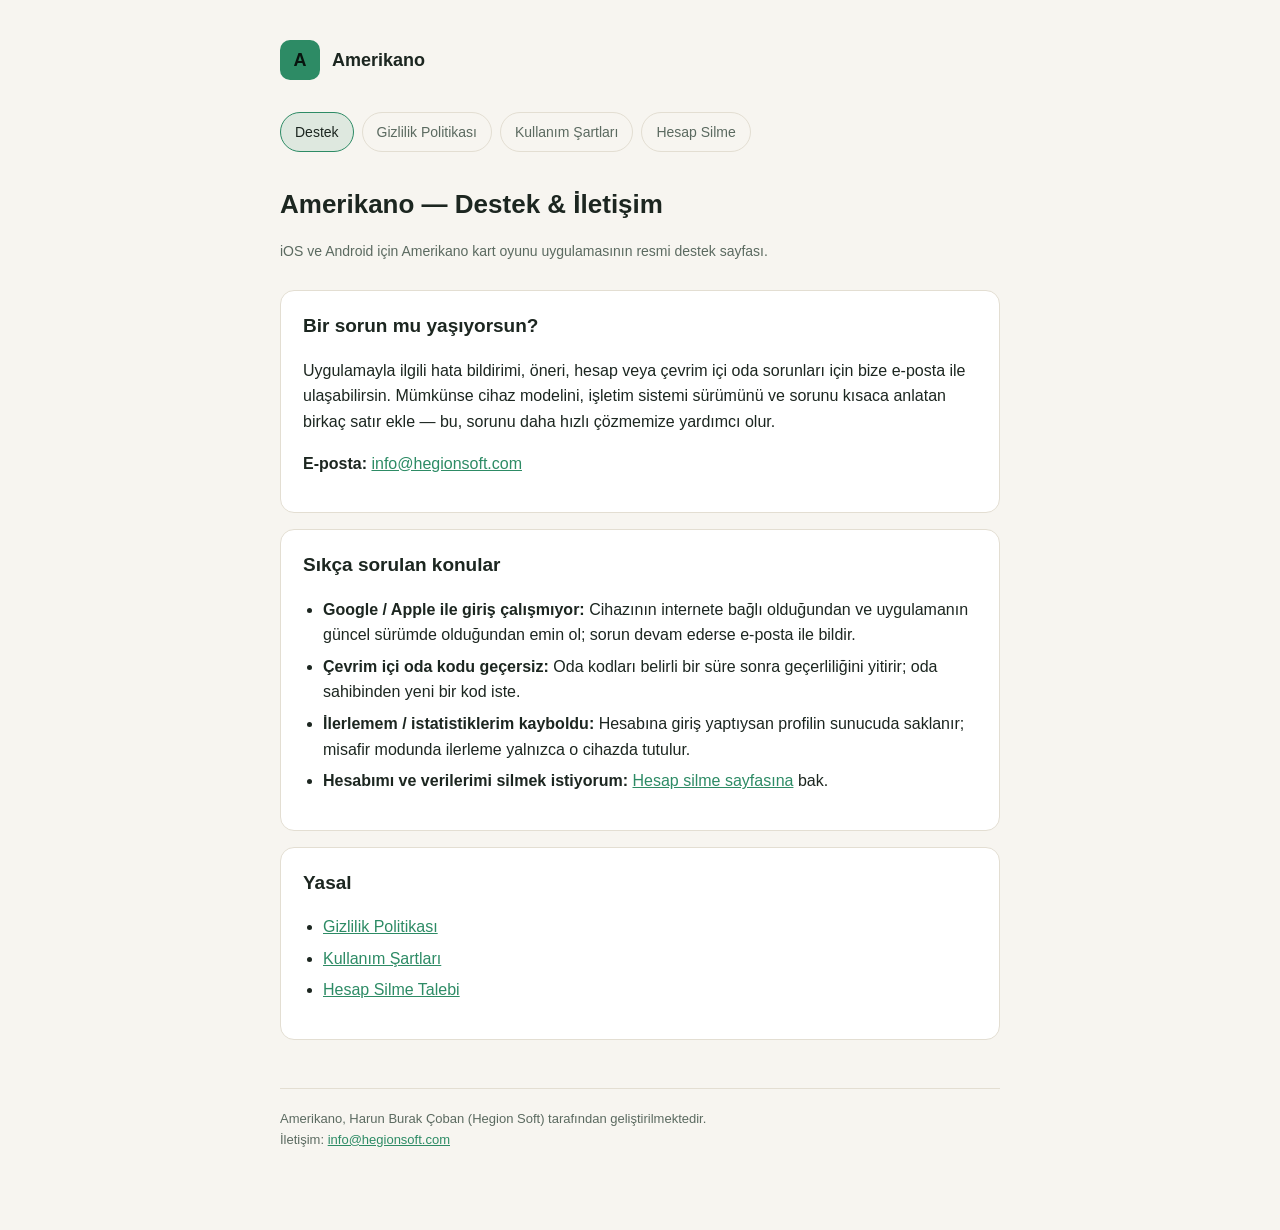
==== index.html @ cde6f7e0 "Add privacy policy, terms of use, support and account deletion pages Co-Authored-By: Claude Sonnet 5" ====
<!doctype html>
<html lang="tr">
<head>
<meta charset="utf-8">
<meta name="viewport" content="width=device-width, initial-scale=1">
<title>Amerikano — Destek</title>
<link rel="stylesheet" href="style.css">
</head>
<body>
<div class="wrap">
  <header class="top">
    <div class="badge">A</div>
    <a href="index.html">Amerikano</a>
  </header>

  <nav class="tabs">
    <a class="active" href="index.html">Destek</a>
    <a href="privacy.html">Gizlilik Politikası</a>
    <a href="terms.html">Kullanım Şartları</a>
    <a href="delete-account.html">Hesap Silme</a>
  </nav>

  <h1>Amerikano — Destek &amp; İletişim</h1>
  <p class="updated">iOS ve Android için Amerikano kart oyunu uygulamasının resmi destek sayfası.</p>

  <div class="card">
    <h2 style="margin-top:0">Bir sorun mu yaşıyorsun?</h2>
    <p>Uygulamayla ilgili hata bildirimi, öneri, hesap veya çevrim içi oda sorunları için bize e-posta ile ulaşabilirsin. Mümkünse cihaz modelini, işletim sistemi sürümünü ve sorunu kısaca anlatan birkaç satır ekle — bu, sorunu daha hızlı çözmemize yardımcı olur.</p>
    <p><strong>E-posta:</strong> <a href="mailto:info@hegionsoft.com">info@hegionsoft.com</a></p>
  </div>

  <div class="card">
    <h2 style="margin-top:0">Sıkça sorulan konular</h2>
    <ul>
      <li><strong>Google / Apple ile giriş çalışmıyor:</strong> Cihazının internete bağlı olduğundan ve uygulamanın güncel sürümde olduğundan emin ol; sorun devam ederse e-posta ile bildir.</li>
      <li><strong>Çevrim içi oda kodu geçersiz:</strong> Oda kodları belirli bir süre sonra geçerliliğini yitirir; oda sahibinden yeni bir kod iste.</li>
      <li><strong>İlerlemem / istatistiklerim kayboldu:</strong> Hesabına giriş yaptıysan profilin sunucuda saklanır; misafir modunda ilerleme yalnızca o cihazda tutulur.</li>
      <li><strong>Hesabımı ve verilerimi silmek istiyorum:</strong> <a href="delete-account.html">Hesap silme sayfasına</a> bak.</li>
    </ul>
  </div>

  <div class="card">
    <h2 style="margin-top:0">Yasal</h2>
    <ul>
      <li><a href="privacy.html">Gizlilik Politikası</a></li>
      <li><a href="terms.html">Kullanım Şartları</a></li>
      <li><a href="delete-account.html">Hesap Silme Talebi</a></li>
    </ul>
  </div>

  <footer>
    Amerikano, Harun Burak Çoban (Hegion Soft) tarafından geliştirilmektedir.<br>
    İletişim: <a href="mailto:info@hegionsoft.com">info@hegionsoft.com</a>
  </footer>
</div>
</body>
</html>
---- style.css ----
:root {
  color-scheme: light dark;
  --bg: #f7f5f0;
  --fg: #1c2620;
  --muted: #5b6a60;
  --accent: #2d8b65;
  --card: #ffffff;
  --border: #e3ded2;
}

@media (prefers-color-scheme: dark) {
  :root {
    --bg: #0f1712;
    --fg: #eef2ee;
    --muted: #a3b3a9;
    --accent: #57c78d;
    --card: #16211a;
    --border: #253128;
  }
}

* { box-sizing: border-box; }

body {
  margin: 0;
  background: var(--bg);
  color: var(--fg);
  font-family: -apple-system, "Segoe UI", Roboto, Helvetica, Arial, sans-serif;
  line-height: 1.6;
}

.wrap {
  max-width: 760px;
  margin: 0 auto;
  padding: 40px 20px 80px;
}

header.top {
  display: flex;
  align-items: center;
  gap: 12px;
  margin-bottom: 32px;
}

header.top .badge {
  width: 40px;
  height: 40px;
  border-radius: 10px;
  background: var(--accent);
  color: #08150f;
  display: flex;
  align-items: center;
  justify-content: center;
  font-weight: 700;
  font-size: 18px;
  flex-shrink: 0;
}

header.top a {
  color: var(--fg);
  text-decoration: none;
  font-weight: 700;
  font-size: 18px;
}

nav.tabs {
  display: flex;
  flex-wrap: wrap;
  gap: 8px;
  margin-bottom: 32px;
}

nav.tabs a {
  padding: 8px 14px;
  border-radius: 999px;
  border: 1px solid var(--border);
  color: var(--muted);
  text-decoration: none;
  font-size: 14px;
}

nav.tabs a.active {
  color: var(--fg);
  border-color: var(--accent);
  background: color-mix(in srgb, var(--accent) 12%, transparent);
}

h1 { font-size: 26px; margin: 0 0 6px; }
h2 { font-size: 19px; margin: 36px 0 10px; }
.updated { color: var(--muted); font-size: 14px; margin-bottom: 28px; }

.card {
  background: var(--card);
  border: 1px solid var(--border);
  border-radius: 14px;
  padding: 20px 22px;
  margin-bottom: 16px;
}

ul { padding-left: 20px; }
li { margin-bottom: 6px; }

a { color: var(--accent); }

footer {
  margin-top: 48px;
  padding-top: 20px;
  border-top: 1px solid var(--border);
  color: var(--muted);
  font-size: 13px;
}

table { width: 100%; border-collapse: collapse; font-size: 14px; }
th, td { text-align: left; padding: 8px 10px; border-bottom: 1px solid var(--border); vertical-align: top; }
th { color: var(--muted); font-weight: 600; }
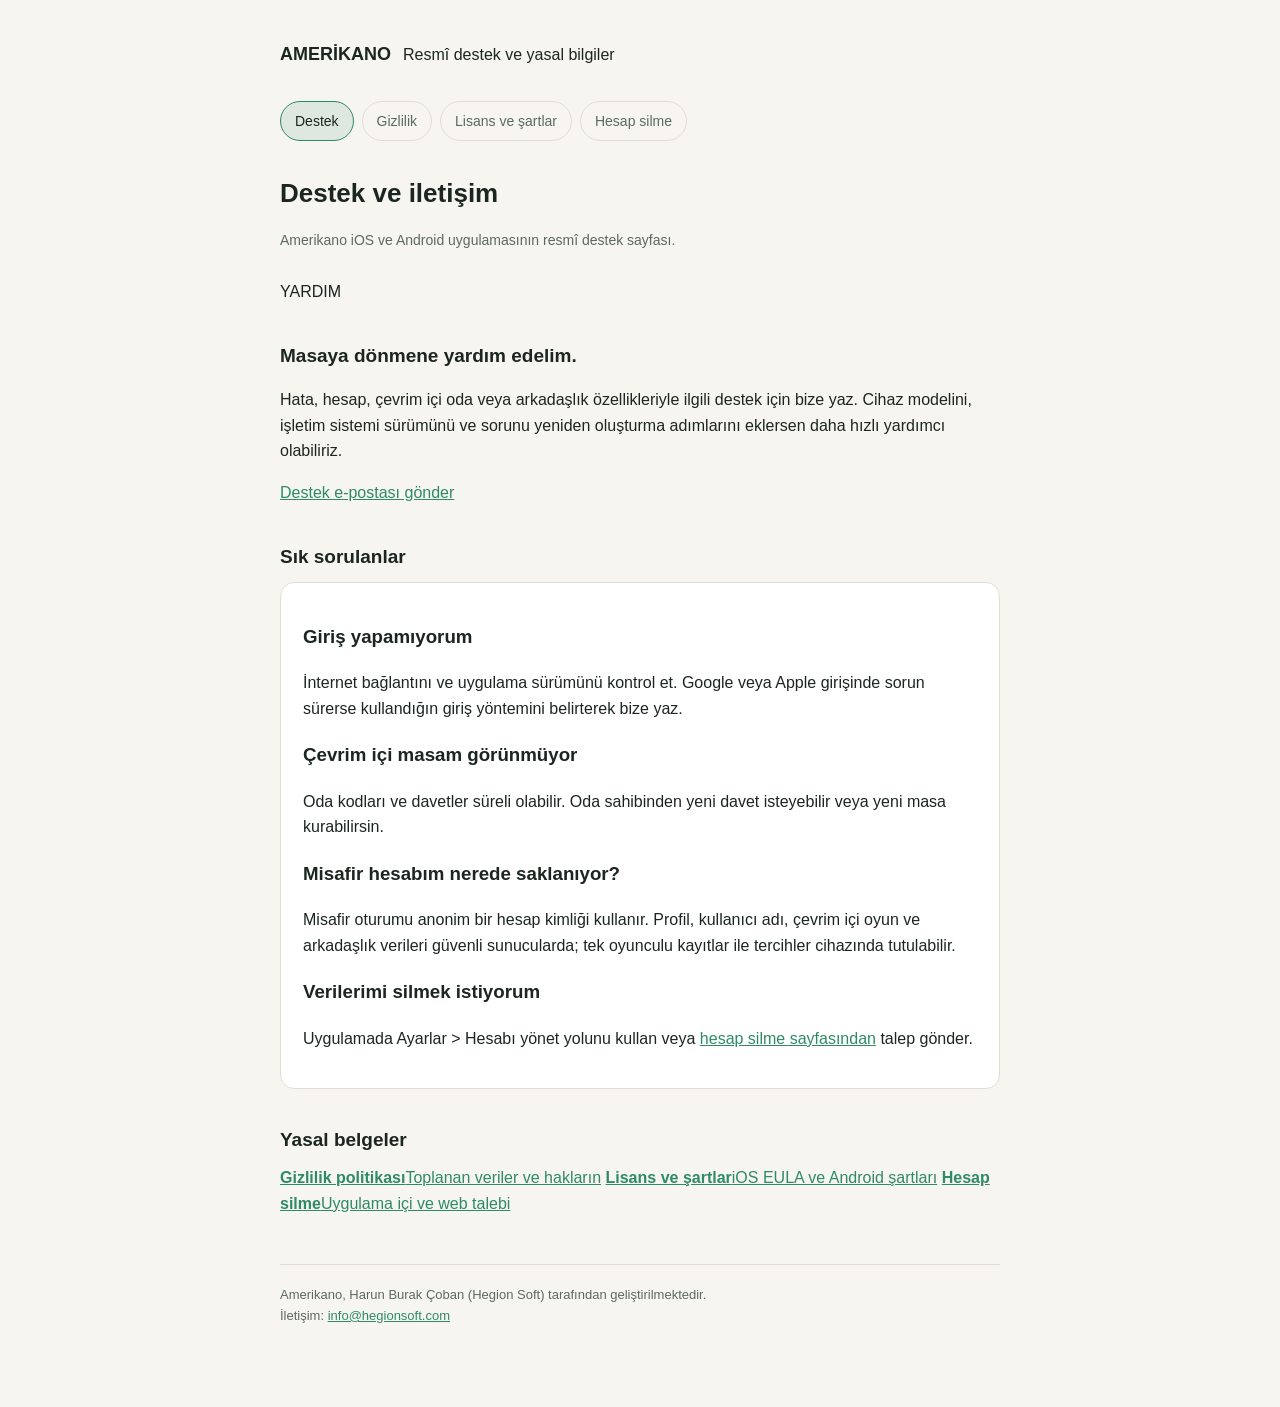
==== commit 5d1cea63: "Update support and legal navigation" ====
--- a/index.html
+++ b/index.html
@@ -1,57 +1,41 @@
 <!doctype html>
 <html lang="tr">
 <head>
-<meta charset="utf-8">
-<meta name="viewport" content="width=device-width, initial-scale=1">
-<title>Amerikano — Destek</title>
-<link rel="stylesheet" href="style.css">
+<meta charset="utf-8"><meta name="viewport" content="width=device-width, initial-scale=1">
+<title>Amerikano — Destek</title><link rel="stylesheet" href="style.css">
 </head>
-<body>
-<div class="wrap">
-  <header class="top">
-    <div class="badge">A</div>
-    <a href="index.html">Amerikano</a>
-  </header>
-
-  <nav class="tabs">
-    <a class="active" href="index.html">Destek</a>
-    <a href="privacy.html">Gizlilik Politikası</a>
-    <a href="terms.html">Kullanım Şartları</a>
-    <a href="delete-account.html">Hesap Silme</a>
-  </nav>
-
-  <h1>Amerikano — Destek &amp; İletişim</h1>
-  <p class="updated">iOS ve Android için Amerikano kart oyunu uygulamasının resmi destek sayfası.</p>
-
-  <div class="card">
-    <h2 style="margin-top:0">Bir sorun mu yaşıyorsun?</h2>
-    <p>Uygulamayla ilgili hata bildirimi, öneri, hesap veya çevrim içi oda sorunları için bize e-posta ile ulaşabilirsin. Mümkünse cihaz modelini, işletim sistemi sürümünü ve sorunu kısaca anlatan birkaç satır ekle — bu, sorunu daha hızlı çözmemize yardımcı olur.</p>
-    <p><strong>E-posta:</strong> <a href="mailto:info@hegionsoft.com">info@hegionsoft.com</a></p>
-  </div>
-
-  <div class="card">
-    <h2 style="margin-top:0">Sıkça sorulan konular</h2>
-    <ul>
-      <li><strong>Google / Apple ile giriş çalışmıyor:</strong> Cihazının internete bağlı olduğundan ve uygulamanın güncel sürümde olduğundan emin ol; sorun devam ederse e-posta ile bildir.</li>
-      <li><strong>Çevrim içi oda kodu geçersiz:</strong> Oda kodları belirli bir süre sonra geçerliliğini yitirir; oda sahibinden yeni bir kod iste.</li>
-      <li><strong>İlerlemem / istatistiklerim kayboldu:</strong> Hesabına giriş yaptıysan profilin sunucuda saklanır; misafir modunda ilerleme yalnızca o cihazda tutulur.</li>
-      <li><strong>Hesabımı ve verilerimi silmek istiyorum:</strong> <a href="delete-account.html">Hesap silme sayfasına</a> bak.</li>
-    </ul>
-  </div>
-
-  <div class="card">
-    <h2 style="margin-top:0">Yasal</h2>
-    <ul>
-      <li><a href="privacy.html">Gizlilik Politikası</a></li>
-      <li><a href="terms.html">Kullanım Şartları</a></li>
-      <li><a href="delete-account.html">Hesap Silme Talebi</a></li>
-    </ul>
-  </div>
-
-  <footer>
-    Amerikano, Harun Burak Çoban (Hegion Soft) tarafından geliştirilmektedir.<br>
-    İletişim: <a href="mailto:info@hegionsoft.com">info@hegionsoft.com</a>
-  </footer>
-</div>
-</body>
-</html>
+<body><main class="wrap">
+<header class="top"><a class="wordmark" href="index.html">AMERİKANO</a><span>Resmî destek ve yasal bilgiler</span></header>
+<nav class="tabs">
+  <a class="active" href="index.html">Destek</a>
+  <a href="privacy.html">Gizlilik</a>
+  <a href="terms.html">Lisans ve şartlar</a>
+  <a href="delete-account.html">Hesap silme</a>
+</nav>
+<h1>Destek ve iletişim</h1>
+<p class="updated">Amerikano iOS ve Android uygulamasının resmî destek sayfası.</p>
+<section class="hero">
+  <p class="kicker">YARDIM</p>
+  <h2>Masaya dönmene yardım edelim.</h2>
+  <p>Hata, hesap, çevrim içi oda veya arkadaşlık özellikleriyle ilgili destek için bize yaz. Cihaz modelini, işletim sistemi sürümünü ve sorunu yeniden oluşturma adımlarını eklersen daha hızlı yardımcı olabiliriz.</p>
+  <a class="button" href="mailto:info@hegionsoft.com?subject=Amerikano%20Destek">Destek e-postası gönder</a>
+</section>
+<h2>Sık sorulanlar</h2>
+<section class="card">
+  <h3>Giriş yapamıyorum</h3>
+  <p>İnternet bağlantını ve uygulama sürümünü kontrol et. Google veya Apple girişinde sorun sürerse kullandığın giriş yöntemini belirterek bize yaz.</p>
+  <h3>Çevrim içi masam görünmüyor</h3>
+  <p>Oda kodları ve davetler süreli olabilir. Oda sahibinden yeni davet isteyebilir veya yeni masa kurabilirsin.</p>
+  <h3>Misafir hesabım nerede saklanıyor?</h3>
+  <p>Misafir oturumu anonim bir hesap kimliği kullanır. Profil, kullanıcı adı, çevrim içi oyun ve arkadaşlık verileri güvenli sunucularda; tek oyunculu kayıtlar ile tercihler cihazında tutulabilir.</p>
+  <h3>Verilerimi silmek istiyorum</h3>
+  <p>Uygulamada Ayarlar &gt; Hesabı yönet yolunu kullan veya <a href="delete-account.html">hesap silme sayfasından</a> talep gönder.</p>
+</section>
+<h2>Yasal belgeler</h2>
+<section class="grid">
+  <a class="link-card" href="privacy.html"><strong>Gizlilik politikası</strong><span>Toplanan veriler ve hakların</span></a>
+  <a class="link-card" href="terms.html"><strong>Lisans ve şartlar</strong><span>iOS EULA ve Android şartları</span></a>
+  <a class="link-card" href="delete-account.html"><strong>Hesap silme</strong><span>Uygulama içi ve web talebi</span></a>
+</section>
+<footer>Amerikano, Harun Burak Çoban (Hegion Soft) tarafından geliştirilmektedir.<br>İletişim: <a href="mailto:info@hegionsoft.com">info@hegionsoft.com</a></footer>
+</main></body></html>
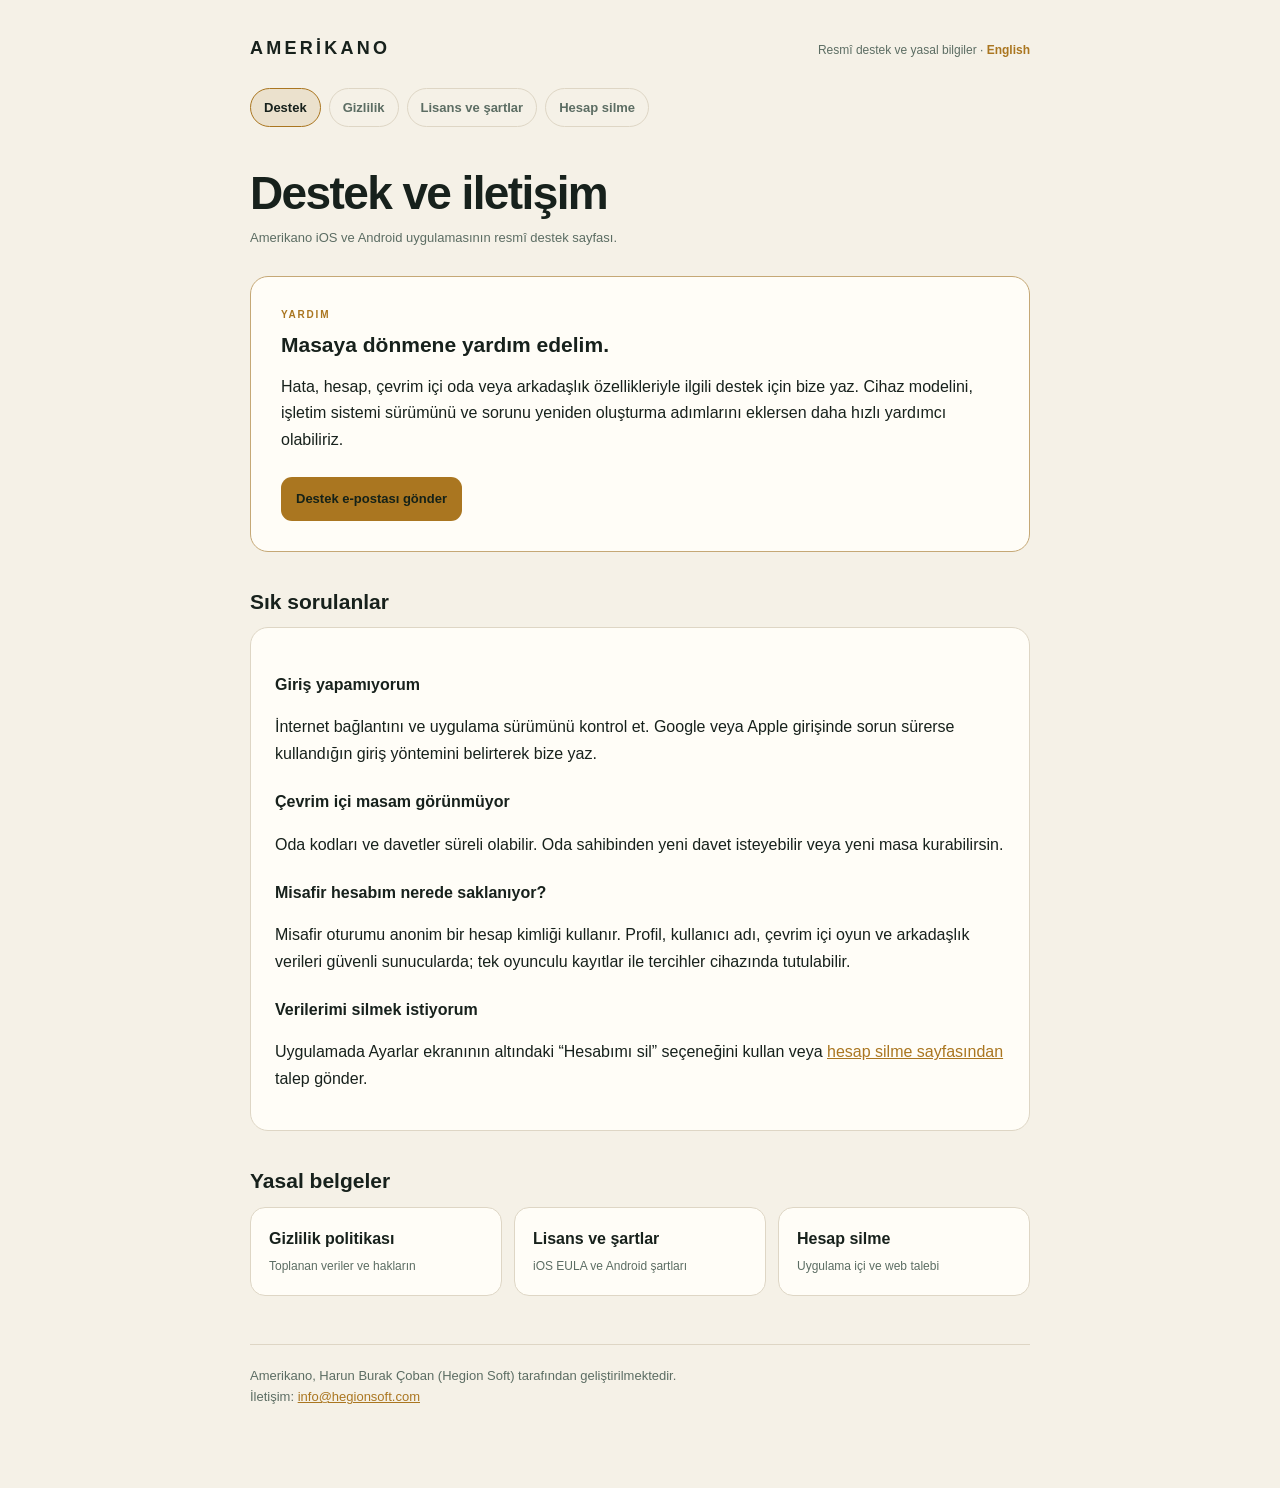
==== commit 9abf5ca8: "Add English pages and correct outdated details - English versions of every page under /en/, with a T" ====
--- a/index.html
+++ b/index.html
@@ -3,9 +3,10 @@
 <head>
 <meta charset="utf-8"><meta name="viewport" content="width=device-width, initial-scale=1">
 <title>Amerikano — Destek</title><link rel="stylesheet" href="style.css">
+<link rel="alternate" hreflang="tr" href="index.html"><link rel="alternate" hreflang="en" href="en/index.html">
 </head>
 <body><main class="wrap">
-<header class="top"><a class="wordmark" href="index.html">AMERİKANO</a><span>Resmî destek ve yasal bilgiler</span></header>
+<header class="top"><a class="wordmark" href="index.html">AMERİKANO</a><span>Resmî destek ve yasal bilgiler · <a class="lang" href="en/index.html" hreflang="en" lang="en">English</a></span></header>
 <nav class="tabs">
   <a class="active" href="index.html">Destek</a>
   <a href="privacy.html">Gizlilik</a>
@@ -29,7 +30,7 @@
   <h3>Misafir hesabım nerede saklanıyor?</h3>
   <p>Misafir oturumu anonim bir hesap kimliği kullanır. Profil, kullanıcı adı, çevrim içi oyun ve arkadaşlık verileri güvenli sunucularda; tek oyunculu kayıtlar ile tercihler cihazında tutulabilir.</p>
   <h3>Verilerimi silmek istiyorum</h3>
-  <p>Uygulamada Ayarlar &gt; Hesabı yönet yolunu kullan veya <a href="delete-account.html">hesap silme sayfasından</a> talep gönder.</p>
+  <p>Uygulamada Ayarlar ekranının altındaki “Hesabımı sil” seçeneğini kullan veya <a href="delete-account.html">hesap silme sayfasından</a> talep gönder.</p>
 </section>
 <h2>Yasal belgeler</h2>
 <section class="grid">
--- a/style.css
+++ b/style.css
@@ -1,115 +1,54 @@
 :root {
   color-scheme: light dark;
-  --bg: #f7f5f0;
-  --fg: #1c2620;
-  --muted: #5b6a60;
-  --accent: #2d8b65;
-  --card: #ffffff;
-  --border: #e3ded2;
+  --bg: #f5f1e7;
+  --fg: #17211c;
+  --muted: #5c6d63;
+  --felt: #123d2b;
+  --accent: #aa7620;
+  --card: #fffdf7;
+  --border: #ded6c5;
+  --danger: #a64048;
 }
-
 @media (prefers-color-scheme: dark) {
-  :root {
-    --bg: #0f1712;
-    --fg: #eef2ee;
-    --muted: #a3b3a9;
-    --accent: #57c78d;
-    --card: #16211a;
-    --border: #253128;
-  }
+  :root { --bg: #0b241a; --fg: #f8f1df; --muted: #a8b9af; --accent: #e0ae52; --card: #123d2b; --border: #315744; --danger: #ef8c92; }
 }
-
 * { box-sizing: border-box; }
-
-body {
-  margin: 0;
-  background: var(--bg);
-  color: var(--fg);
-  font-family: -apple-system, "Segoe UI", Roboto, Helvetica, Arial, sans-serif;
-  line-height: 1.6;
-}
-
-.wrap {
-  max-width: 760px;
-  margin: 0 auto;
-  padding: 40px 20px 80px;
-}
-
-header.top {
-  display: flex;
-  align-items: center;
-  gap: 12px;
-  margin-bottom: 32px;
-}
-
-header.top .badge {
-  width: 40px;
-  height: 40px;
-  border-radius: 10px;
-  background: var(--accent);
-  color: #08150f;
-  display: flex;
-  align-items: center;
-  justify-content: center;
-  font-weight: 700;
-  font-size: 18px;
-  flex-shrink: 0;
-}
-
-header.top a {
-  color: var(--fg);
-  text-decoration: none;
-  font-weight: 700;
-  font-size: 18px;
-}
-
-nav.tabs {
-  display: flex;
-  flex-wrap: wrap;
-  gap: 8px;
-  margin-bottom: 32px;
-}
-
-nav.tabs a {
-  padding: 8px 14px;
-  border-radius: 999px;
-  border: 1px solid var(--border);
-  color: var(--muted);
-  text-decoration: none;
-  font-size: 14px;
-}
-
-nav.tabs a.active {
-  color: var(--fg);
-  border-color: var(--accent);
-  background: color-mix(in srgb, var(--accent) 12%, transparent);
-}
-
-h1 { font-size: 26px; margin: 0 0 6px; }
-h2 { font-size: 19px; margin: 36px 0 10px; }
-.updated { color: var(--muted); font-size: 14px; margin-bottom: 28px; }
-
-.card {
-  background: var(--card);
-  border: 1px solid var(--border);
-  border-radius: 14px;
-  padding: 20px 22px;
-  margin-bottom: 16px;
-}
-
-ul { padding-left: 20px; }
-li { margin-bottom: 6px; }
-
+body { margin: 0; background: var(--bg); color: var(--fg); font-family: -apple-system, BlinkMacSystemFont, "Segoe UI", Roboto, Helvetica, Arial, sans-serif; line-height: 1.65; }
+.wrap { max-width: 820px; margin: 0 auto; padding: 34px 20px 80px; }
+.top { display: flex; align-items: baseline; justify-content: space-between; gap: 20px; margin-bottom: 24px; }
+.top .wordmark { color: var(--fg); text-decoration: none; font-size: 18px; font-weight: 900; letter-spacing: .18em; }
+.top span { color: var(--muted); font-size: 12px; }
+.tabs { display: flex; flex-wrap: wrap; gap: 8px; margin-bottom: 42px; }
+.tabs a { padding: 8px 13px; border-radius: 999px; border: 1px solid var(--border); color: var(--muted); text-decoration: none; font-size: 13px; font-weight: 700; }
+.tabs a.active { color: var(--fg); border-color: var(--accent); background: color-mix(in srgb, var(--accent) 13%, transparent); }
+h1 { font-size: clamp(30px, 6vw, 46px); line-height: 1.08; letter-spacing: -.035em; margin: 0 0 8px; }
+h2 { font-size: 21px; line-height: 1.3; margin: 36px 0 12px; }
+h3 { font-size: 16px; margin: 22px 0 4px; }
+.updated { color: var(--muted); font-size: 13px; margin: 0 0 28px; }
+.card, .hero, .notice { background: var(--card); border: 1px solid var(--border); border-radius: 18px; padding: 22px 24px; margin-bottom: 16px; }
+.hero { padding: 30px; border-color: color-mix(in srgb, var(--accent) 48%, var(--border)); }
+.hero h2, .platform-grid .card h2 { margin-top: 3px; }
+.kicker { color: var(--accent); font-size: 10px; font-weight: 900; letter-spacing: .18em; margin: 0 0 7px; }
+.grid, .platform-grid { display: grid; grid-template-columns: repeat(3, 1fr); gap: 12px; }
+.platform-grid { grid-template-columns: repeat(2, 1fr); }
+.link-card { display: flex; flex-direction: column; gap: 5px; padding: 18px; border: 1px solid var(--border); border-radius: 15px; color: var(--fg); text-decoration: none; background: var(--card); }
+.link-card span, .small { color: var(--muted); font-size: 12px; }
+.button { display: inline-block; margin-top: 8px; padding: 11px 15px; border-radius: 11px; background: var(--accent); color: #152218; text-decoration: none; font-size: 13px; font-weight: 900; }
+.button.secondary { background: var(--felt); color: #f8f1df; }
+.danger { border-color: color-mix(in srgb, var(--danger) 55%, var(--border)); }
+.danger-button { background: var(--danger); color: #fff; }
+ul { padding-left: 21px; }
+li { margin-bottom: 8px; }
 a { color: var(--accent); }
-
-footer {
-  margin-top: 48px;
-  padding-top: 20px;
-  border-top: 1px solid var(--border);
-  color: var(--muted);
-  font-size: 13px;
-}
-
-table { width: 100%; border-collapse: collapse; font-size: 14px; }
-th, td { text-align: left; padding: 8px 10px; border-bottom: 1px solid var(--border); vertical-align: top; }
-th { color: var(--muted); font-weight: 600; }
+footer { margin-top: 48px; padding-top: 20px; border-top: 1px solid var(--border); color: var(--muted); font-size: 13px; }
+.table-wrap { overflow-x: auto; padding: 8px; }
+table { width: 100%; min-width: 660px; border-collapse: collapse; font-size: 13px; }
+th, td { text-align: left; padding: 12px; border-bottom: 1px solid var(--border); vertical-align: top; }
+th { color: var(--muted); font-weight: 800; }
+@media (max-width: 640px) {
+  .wrap { padding-top: 24px; }
+  .top { align-items: flex-start; flex-direction: column; gap: 4px; }
+  .tabs { margin-bottom: 32px; }
+  .grid, .platform-grid { grid-template-columns: 1fr; }
+  .hero, .card, .notice { padding: 19px; }
+}.top .lang { color: var(--accent); font-weight: 800; text-decoration: none; }
